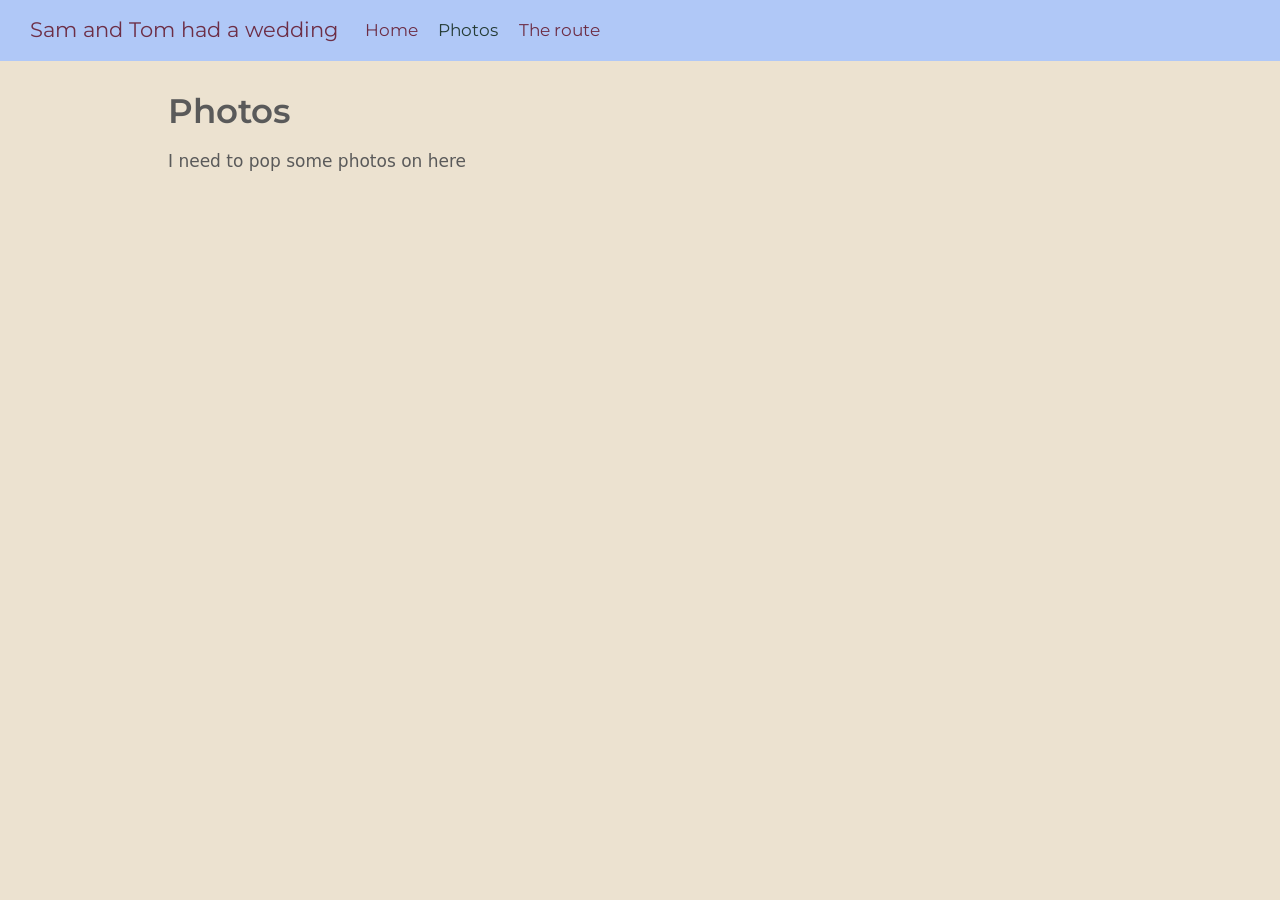
==== docs/photos.html @ 7c818e3b "Updating page names, order in nav list" ====
<!DOCTYPE html>
<html xmlns="http://www.w3.org/1999/xhtml" lang="en" xml:lang="en"><head>

<meta charset="utf-8">
<meta name="generator" content="quarto-1.7.31">

<meta name="viewport" content="width=device-width, initial-scale=1.0, user-scalable=yes">


<title>Photos – Sam and Tom had a wedding</title>
<style>
code{white-space: pre-wrap;}
span.smallcaps{font-variant: small-caps;}
div.columns{display: flex; gap: min(4vw, 1.5em);}
div.column{flex: auto; overflow-x: auto;}
div.hanging-indent{margin-left: 1.5em; text-indent: -1.5em;}
ul.task-list{list-style: none;}
ul.task-list li input[type="checkbox"] {
  width: 0.8em;
  margin: 0 0.8em 0.2em -1em; /* quarto-specific, see https://github.com/quarto-dev/quarto-cli/issues/4556 */ 
  vertical-align: middle;
}
</style>


<script src="site_libs/quarto-nav/quarto-nav.js"></script>
<script src="site_libs/quarto-nav/headroom.min.js"></script>
<script src="site_libs/clipboard/clipboard.min.js"></script>
<script src="site_libs/quarto-search/autocomplete.umd.js"></script>
<script src="site_libs/quarto-search/fuse.min.js"></script>
<script src="site_libs/quarto-search/quarto-search.js"></script>
<meta name="quarto:offset" content="./">
<script src="site_libs/quarto-html/quarto.js" type="module"></script>
<script src="site_libs/quarto-html/tabsets/tabsets.js" type="module"></script>
<script src="site_libs/quarto-html/popper.min.js"></script>
<script src="site_libs/quarto-html/tippy.umd.min.js"></script>
<script src="site_libs/quarto-html/anchor.min.js"></script>
<link href="site_libs/quarto-html/tippy.css" rel="stylesheet">
<link href="site_libs/quarto-html/quarto-syntax-highlighting-e1a5c8363afafaef2c763b6775fbf3ca.css" rel="stylesheet" id="quarto-text-highlighting-styles">
<script src="site_libs/bootstrap/bootstrap.min.js"></script>
<link href="site_libs/bootstrap/bootstrap-icons.css" rel="stylesheet">
<link href="site_libs/bootstrap/bootstrap-54227ecedd29c69eb484fa83d4b55a18.min.css" rel="stylesheet" append-hash="true" id="quarto-bootstrap" data-mode="light">
<script id="quarto-search-options" type="application/json">{
  "location": "navbar",
  "copy-button": false,
  "collapse-after": 3,
  "panel-placement": "end",
  "type": "overlay",
  "limit": 50,
  "keyboard-shortcut": [
    "f",
    "/",
    "s"
  ],
  "show-item-context": false,
  "language": {
    "search-no-results-text": "No results",
    "search-matching-documents-text": "matching documents",
    "search-copy-link-title": "Copy link to search",
    "search-hide-matches-text": "Hide additional matches",
    "search-more-match-text": "more match in this document",
    "search-more-matches-text": "more matches in this document",
    "search-clear-button-title": "Clear",
    "search-text-placeholder": "",
    "search-detached-cancel-button-title": "Cancel",
    "search-submit-button-title": "Submit",
    "search-label": "Search"
  }
}</script>


<link rel="stylesheet" href="styles.css">
</head>

<body class="nav-fixed quarto-light">

<div id="quarto-search-results"></div>
  <header id="quarto-header" class="headroom fixed-top">
    <nav class="navbar navbar-expand-lg " data-bs-theme="dark">
      <div class="navbar-container container-fluid">
      <div class="navbar-brand-container mx-auto">
    <a class="navbar-brand" href="./index.html">
    <span class="navbar-title">Sam and Tom had a wedding</span>
    </a>
  </div>
          <button class="navbar-toggler" type="button" data-bs-toggle="collapse" data-bs-target="#navbarCollapse" aria-controls="navbarCollapse" role="menu" aria-expanded="false" aria-label="Toggle navigation" onclick="if (window.quartoToggleHeadroom) { window.quartoToggleHeadroom(); }">
  <span class="navbar-toggler-icon"></span>
</button>
          <div class="collapse navbar-collapse" id="navbarCollapse">
            <ul class="navbar-nav navbar-nav-scroll me-auto">
  <li class="nav-item">
    <a class="nav-link" href="./index.html"> 
<span class="menu-text">Home</span></a>
  </li>  
  <li class="nav-item">
    <a class="nav-link active" href="./photos.html" aria-current="page"> 
<span class="menu-text">Photos</span></a>
  </li>  
  <li class="nav-item">
    <a class="nav-link" href="./route.html"> 
<span class="menu-text">The route</span></a>
  </li>  
</ul>
          </div> <!-- /navcollapse -->
            <div class="quarto-navbar-tools">
</div>
      </div> <!-- /container-fluid -->
    </nav>
</header>
<!-- content -->
<div id="quarto-content" class="quarto-container page-columns page-rows-contents page-layout-article page-navbar">
<!-- sidebar -->
<!-- margin-sidebar -->
    <div id="quarto-margin-sidebar" class="sidebar margin-sidebar zindex-bottom">
        
    </div>
<!-- main -->
<main class="content" id="quarto-document-content">

<header id="title-block-header" class="quarto-title-block default">
<div class="quarto-title">
<h1 class="title">Photos</h1>
</div>



<div class="quarto-title-meta">

    
  
    
  </div>
  


</header>


<p>I need to pop some photos on here</p>



</main> <!-- /main -->
<script id="quarto-html-after-body" type="application/javascript">
  window.document.addEventListener("DOMContentLoaded", function (event) {
    const icon = "";
    const anchorJS = new window.AnchorJS();
    anchorJS.options = {
      placement: 'right',
      icon: icon
    };
    anchorJS.add('.anchored');
    const isCodeAnnotation = (el) => {
      for (const clz of el.classList) {
        if (clz.startsWith('code-annotation-')) {                     
          return true;
        }
      }
      return false;
    }
    const onCopySuccess = function(e) {
      // button target
      const button = e.trigger;
      // don't keep focus
      button.blur();
      // flash "checked"
      button.classList.add('code-copy-button-checked');
      var currentTitle = button.getAttribute("title");
      button.setAttribute("title", "Copied!");
      let tooltip;
      if (window.bootstrap) {
        button.setAttribute("data-bs-toggle", "tooltip");
        button.setAttribute("data-bs-placement", "left");
        button.setAttribute("data-bs-title", "Copied!");
        tooltip = new bootstrap.Tooltip(button, 
          { trigger: "manual", 
            customClass: "code-copy-button-tooltip",
            offset: [0, -8]});
        tooltip.show();    
      }
      setTimeout(function() {
        if (tooltip) {
          tooltip.hide();
          button.removeAttribute("data-bs-title");
          button.removeAttribute("data-bs-toggle");
          button.removeAttribute("data-bs-placement");
        }
        button.setAttribute("title", currentTitle);
        button.classList.remove('code-copy-button-checked');
      }, 1000);
      // clear code selection
      e.clearSelection();
    }
    const getTextToCopy = function(trigger) {
        const codeEl = trigger.previousElementSibling.cloneNode(true);
        for (const childEl of codeEl.children) {
          if (isCodeAnnotation(childEl)) {
            childEl.remove();
          }
        }
        return codeEl.innerText;
    }
    const clipboard = new window.ClipboardJS('.code-copy-button:not([data-in-quarto-modal])', {
      text: getTextToCopy
    });
    clipboard.on('success', onCopySuccess);
    if (window.document.getElementById('quarto-embedded-source-code-modal')) {
      const clipboardModal = new window.ClipboardJS('.code-copy-button[data-in-quarto-modal]', {
        text: getTextToCopy,
        container: window.document.getElementById('quarto-embedded-source-code-modal')
      });
      clipboardModal.on('success', onCopySuccess);
    }
      var localhostRegex = new RegExp(/^(?:http|https):\/\/localhost\:?[0-9]*\//);
      var mailtoRegex = new RegExp(/^mailto:/);
        var filterRegex = new RegExp('/' + window.location.host + '/');
      var isInternal = (href) => {
          return filterRegex.test(href) || localhostRegex.test(href) || mailtoRegex.test(href);
      }
      // Inspect non-navigation links and adorn them if external
     var links = window.document.querySelectorAll('a[href]:not(.nav-link):not(.navbar-brand):not(.toc-action):not(.sidebar-link):not(.sidebar-item-toggle):not(.pagination-link):not(.no-external):not([aria-hidden]):not(.dropdown-item):not(.quarto-navigation-tool):not(.about-link)');
      for (var i=0; i<links.length; i++) {
        const link = links[i];
        if (!isInternal(link.href)) {
          // undo the damage that might have been done by quarto-nav.js in the case of
          // links that we want to consider external
          if (link.dataset.originalHref !== undefined) {
            link.href = link.dataset.originalHref;
          }
        }
      }
    function tippyHover(el, contentFn, onTriggerFn, onUntriggerFn) {
      const config = {
        allowHTML: true,
        maxWidth: 500,
        delay: 100,
        arrow: false,
        appendTo: function(el) {
            return el.parentElement;
        },
        interactive: true,
        interactiveBorder: 10,
        theme: 'quarto',
        placement: 'bottom-start',
      };
      if (contentFn) {
        config.content = contentFn;
      }
      if (onTriggerFn) {
        config.onTrigger = onTriggerFn;
      }
      if (onUntriggerFn) {
        config.onUntrigger = onUntriggerFn;
      }
      window.tippy(el, config); 
    }
    const noterefs = window.document.querySelectorAll('a[role="doc-noteref"]');
    for (var i=0; i<noterefs.length; i++) {
      const ref = noterefs[i];
      tippyHover(ref, function() {
        // use id or data attribute instead here
        let href = ref.getAttribute('data-footnote-href') || ref.getAttribute('href');
        try { href = new URL(href).hash; } catch {}
        const id = href.replace(/^#\/?/, "");
        const note = window.document.getElementById(id);
        if (note) {
          return note.innerHTML;
        } else {
          return "";
        }
      });
    }
    const xrefs = window.document.querySelectorAll('a.quarto-xref');
    const processXRef = (id, note) => {
      // Strip column container classes
      const stripColumnClz = (el) => {
        el.classList.remove("page-full", "page-columns");
        if (el.children) {
          for (const child of el.children) {
            stripColumnClz(child);
          }
        }
      }
      stripColumnClz(note)
      if (id === null || id.startsWith('sec-')) {
        // Special case sections, only their first couple elements
        const container = document.createElement("div");
        if (note.children && note.children.length > 2) {
          container.appendChild(note.children[0].cloneNode(true));
          for (let i = 1; i < note.children.length; i++) {
            const child = note.children[i];
            if (child.tagName === "P" && child.innerText === "") {
              continue;
            } else {
              container.appendChild(child.cloneNode(true));
              break;
            }
          }
          if (window.Quarto?.typesetMath) {
            window.Quarto.typesetMath(container);
          }
          return container.innerHTML
        } else {
          if (window.Quarto?.typesetMath) {
            window.Quarto.typesetMath(note);
          }
          return note.innerHTML;
        }
      } else {
        // Remove any anchor links if they are present
        const anchorLink = note.querySelector('a.anchorjs-link');
        if (anchorLink) {
          anchorLink.remove();
        }
        if (window.Quarto?.typesetMath) {
          window.Quarto.typesetMath(note);
        }
        if (note.classList.contains("callout")) {
          return note.outerHTML;
        } else {
          return note.innerHTML;
        }
      }
    }
    for (var i=0; i<xrefs.length; i++) {
      const xref = xrefs[i];
      tippyHover(xref, undefined, function(instance) {
        instance.disable();
        let url = xref.getAttribute('href');
        let hash = undefined; 
        if (url.startsWith('#')) {
          hash = url;
        } else {
          try { hash = new URL(url).hash; } catch {}
        }
        if (hash) {
          const id = hash.replace(/^#\/?/, "");
          const note = window.document.getElementById(id);
          if (note !== null) {
            try {
              const html = processXRef(id, note.cloneNode(true));
              instance.setContent(html);
            } finally {
              instance.enable();
              instance.show();
            }
          } else {
            // See if we can fetch this
            fetch(url.split('#')[0])
            .then(res => res.text())
            .then(html => {
              const parser = new DOMParser();
              const htmlDoc = parser.parseFromString(html, "text/html");
              const note = htmlDoc.getElementById(id);
              if (note !== null) {
                const html = processXRef(id, note);
                instance.setContent(html);
              } 
            }).finally(() => {
              instance.enable();
              instance.show();
            });
          }
        } else {
          // See if we can fetch a full url (with no hash to target)
          // This is a special case and we should probably do some content thinning / targeting
          fetch(url)
          .then(res => res.text())
          .then(html => {
            const parser = new DOMParser();
            const htmlDoc = parser.parseFromString(html, "text/html");
            const note = htmlDoc.querySelector('main.content');
            if (note !== null) {
              // This should only happen for chapter cross references
              // (since there is no id in the URL)
              // remove the first header
              if (note.children.length > 0 && note.children[0].tagName === "HEADER") {
                note.children[0].remove();
              }
              const html = processXRef(null, note);
              instance.setContent(html);
            } 
          }).finally(() => {
            instance.enable();
            instance.show();
          });
        }
      }, function(instance) {
      });
    }
        let selectedAnnoteEl;
        const selectorForAnnotation = ( cell, annotation) => {
          let cellAttr = 'data-code-cell="' + cell + '"';
          let lineAttr = 'data-code-annotation="' +  annotation + '"';
          const selector = 'span[' + cellAttr + '][' + lineAttr + ']';
          return selector;
        }
        const selectCodeLines = (annoteEl) => {
          const doc = window.document;
          const targetCell = annoteEl.getAttribute("data-target-cell");
          const targetAnnotation = annoteEl.getAttribute("data-target-annotation");
          const annoteSpan = window.document.querySelector(selectorForAnnotation(targetCell, targetAnnotation));
          const lines = annoteSpan.getAttribute("data-code-lines").split(",");
          const lineIds = lines.map((line) => {
            return targetCell + "-" + line;
          })
          let top = null;
          let height = null;
          let parent = null;
          if (lineIds.length > 0) {
              //compute the position of the single el (top and bottom and make a div)
              const el = window.document.getElementById(lineIds[0]);
              top = el.offsetTop;
              height = el.offsetHeight;
              parent = el.parentElement.parentElement;
            if (lineIds.length > 1) {
              const lastEl = window.document.getElementById(lineIds[lineIds.length - 1]);
              const bottom = lastEl.offsetTop + lastEl.offsetHeight;
              height = bottom - top;
            }
            if (top !== null && height !== null && parent !== null) {
              // cook up a div (if necessary) and position it 
              let div = window.document.getElementById("code-annotation-line-highlight");
              if (div === null) {
                div = window.document.createElement("div");
                div.setAttribute("id", "code-annotation-line-highlight");
                div.style.position = 'absolute';
                parent.appendChild(div);
              }
              div.style.top = top - 2 + "px";
              div.style.height = height + 4 + "px";
              div.style.left = 0;
              let gutterDiv = window.document.getElementById("code-annotation-line-highlight-gutter");
              if (gutterDiv === null) {
                gutterDiv = window.document.createElement("div");
                gutterDiv.setAttribute("id", "code-annotation-line-highlight-gutter");
                gutterDiv.style.position = 'absolute';
                const codeCell = window.document.getElementById(targetCell);
                const gutter = codeCell.querySelector('.code-annotation-gutter');
                gutter.appendChild(gutterDiv);
              }
              gutterDiv.style.top = top - 2 + "px";
              gutterDiv.style.height = height + 4 + "px";
            }
            selectedAnnoteEl = annoteEl;
          }
        };
        const unselectCodeLines = () => {
          const elementsIds = ["code-annotation-line-highlight", "code-annotation-line-highlight-gutter"];
          elementsIds.forEach((elId) => {
            const div = window.document.getElementById(elId);
            if (div) {
              div.remove();
            }
          });
          selectedAnnoteEl = undefined;
        };
          // Handle positioning of the toggle
      window.addEventListener(
        "resize",
        throttle(() => {
          elRect = undefined;
          if (selectedAnnoteEl) {
            selectCodeLines(selectedAnnoteEl);
          }
        }, 10)
      );
      function throttle(fn, ms) {
      let throttle = false;
      let timer;
        return (...args) => {
          if(!throttle) { // first call gets through
              fn.apply(this, args);
              throttle = true;
          } else { // all the others get throttled
              if(timer) clearTimeout(timer); // cancel #2
              timer = setTimeout(() => {
                fn.apply(this, args);
                timer = throttle = false;
              }, ms);
          }
        };
      }
        // Attach click handler to the DT
        const annoteDls = window.document.querySelectorAll('dt[data-target-cell]');
        for (const annoteDlNode of annoteDls) {
          annoteDlNode.addEventListener('click', (event) => {
            const clickedEl = event.target;
            if (clickedEl !== selectedAnnoteEl) {
              unselectCodeLines();
              const activeEl = window.document.querySelector('dt[data-target-cell].code-annotation-active');
              if (activeEl) {
                activeEl.classList.remove('code-annotation-active');
              }
              selectCodeLines(clickedEl);
              clickedEl.classList.add('code-annotation-active');
            } else {
              // Unselect the line
              unselectCodeLines();
              clickedEl.classList.remove('code-annotation-active');
            }
          });
        }
    const findCites = (el) => {
      const parentEl = el.parentElement;
      if (parentEl) {
        const cites = parentEl.dataset.cites;
        if (cites) {
          return {
            el,
            cites: cites.split(' ')
          };
        } else {
          return findCites(el.parentElement)
        }
      } else {
        return undefined;
      }
    };
    var bibliorefs = window.document.querySelectorAll('a[role="doc-biblioref"]');
    for (var i=0; i<bibliorefs.length; i++) {
      const ref = bibliorefs[i];
      const citeInfo = findCites(ref);
      if (citeInfo) {
        tippyHover(citeInfo.el, function() {
          var popup = window.document.createElement('div');
          citeInfo.cites.forEach(function(cite) {
            var citeDiv = window.document.createElement('div');
            citeDiv.classList.add('hanging-indent');
            citeDiv.classList.add('csl-entry');
            var biblioDiv = window.document.getElementById('ref-' + cite);
            if (biblioDiv) {
              citeDiv.innerHTML = biblioDiv.innerHTML;
            }
            popup.appendChild(citeDiv);
          });
          return popup.innerHTML;
        });
      }
    }
  });
  </script>
</div> <!-- /content -->




</body></html>
---- docs/site_libs/quarto-html/tippy.css ----
.tippy-box[data-animation=fade][data-state=hidden]{opacity:0}[data-tippy-root]{max-width:calc(100vw - 10px)}.tippy-box{position:relative;background-color:#333;color:#fff;border-radius:4px;font-size:14px;line-height:1.4;white-space:normal;outline:0;transition-property:transform,visibility,opacity}.tippy-box[data-placement^=top]>.tippy-arrow{bottom:0}.tippy-box[data-placement^=top]>.tippy-arrow:before{bottom:-7px;left:0;border-width:8px 8px 0;border-top-color:initial;transform-origin:center top}.tippy-box[data-placement^=bottom]>.tippy-arrow{top:0}.tippy-box[data-placement^=bottom]>.tippy-arrow:before{top:-7px;left:0;border-width:0 8px 8px;border-bottom-color:initial;transform-origin:center bottom}.tippy-box[data-placement^=left]>.tippy-arrow{right:0}.tippy-box[data-placement^=left]>.tippy-arrow:before{border-width:8px 0 8px 8px;border-left-color:initial;right:-7px;transform-origin:center left}.tippy-box[data-placement^=right]>.tippy-arrow{left:0}.tippy-box[data-placement^=right]>.tippy-arrow:before{left:-7px;border-width:8px 8px 8px 0;border-right-color:initial;transform-origin:center right}.tippy-box[data-inertia][data-state=visible]{transition-timing-function:cubic-bezier(.54,1.5,.38,1.11)}.tippy-arrow{width:16px;height:16px;color:#333}.tippy-arrow:before{content:"";position:absolute;border-color:transparent;border-style:solid}.tippy-content{position:relative;padding:5px 9px;z-index:1}
---- docs/site_libs/quarto-html/quarto-syntax-highlighting-e1a5c8363afafaef2c763b6775fbf3ca.css ----
/* quarto syntax highlight colors */
:root {
  --quarto-hl-ot-color: #003B4F;
  --quarto-hl-at-color: #657422;
  --quarto-hl-ss-color: #20794D;
  --quarto-hl-an-color: #5E5E5E;
  --quarto-hl-fu-color: #4758AB;
  --quarto-hl-st-color: #20794D;
  --quarto-hl-cf-color: #003B4F;
  --quarto-hl-op-color: #5E5E5E;
  --quarto-hl-er-color: #AD0000;
  --quarto-hl-bn-color: #AD0000;
  --quarto-hl-al-color: #AD0000;
  --quarto-hl-va-color: #111111;
  --quarto-hl-bu-color: inherit;
  --quarto-hl-ex-color: inherit;
  --quarto-hl-pp-color: #AD0000;
  --quarto-hl-in-color: #5E5E5E;
  --quarto-hl-vs-color: #20794D;
  --quarto-hl-wa-color: #5E5E5E;
  --quarto-hl-do-color: #5E5E5E;
  --quarto-hl-im-color: #00769E;
  --quarto-hl-ch-color: #20794D;
  --quarto-hl-dt-color: #AD0000;
  --quarto-hl-fl-color: #AD0000;
  --quarto-hl-co-color: #5E5E5E;
  --quarto-hl-cv-color: #5E5E5E;
  --quarto-hl-cn-color: #8f5902;
  --quarto-hl-sc-color: #5E5E5E;
  --quarto-hl-dv-color: #AD0000;
  --quarto-hl-kw-color: #003B4F;
}

/* other quarto variables */
:root {
  --quarto-font-monospace: SFMono-Regular, Menlo, Monaco, Consolas, "Liberation Mono", "Courier New", monospace;
}

/* syntax highlight based on Pandoc's rules */
pre > code.sourceCode > span {
  color: #003B4F;
}

code.sourceCode > span {
  color: #003B4F;
}

div.sourceCode,
div.sourceCode pre.sourceCode {
  color: #003B4F;
}

/* Normal */
code span {
  color: #003B4F;
}

/* Alert */
code span.al {
  color: #AD0000;
  font-style: inherit;
}

/* Annotation */
code span.an {
  color: #5E5E5E;
  font-style: inherit;
}

/* Attribute */
code span.at {
  color: #657422;
  font-style: inherit;
}

/* BaseN */
code span.bn {
  color: #AD0000;
  font-style: inherit;
}

/* BuiltIn */
code span.bu {
  font-style: inherit;
}

/* ControlFlow */
code span.cf {
  color: #003B4F;
  font-weight: bold;
  font-style: inherit;
}

/* Char */
code span.ch {
  color: #20794D;
  font-style: inherit;
}

/* Constant */
code span.cn {
  color: #8f5902;
  font-style: inherit;
}

/* Comment */
code span.co {
  color: #5E5E5E;
  font-style: inherit;
}

/* CommentVar */
code span.cv {
  color: #5E5E5E;
  font-style: italic;
}

/* Documentation */
code span.do {
  color: #5E5E5E;
  font-style: italic;
}

/* DataType */
code span.dt {
  color: #AD0000;
  font-style: inherit;
}

/* DecVal */
code span.dv {
  color: #AD0000;
  font-style: inherit;
}

/* Error */
code span.er {
  color: #AD0000;
  font-style: inherit;
}

/* Extension */
code span.ex {
  font-style: inherit;
}

/* Float */
code span.fl {
  color: #AD0000;
  font-style: inherit;
}

/* Function */
code span.fu {
  color: #4758AB;
  font-style: inherit;
}

/* Import */
code span.im {
  color: #00769E;
  font-style: inherit;
}

/* Information */
code span.in {
  color: #5E5E5E;
  font-style: inherit;
}

/* Keyword */
code span.kw {
  color: #003B4F;
  font-weight: bold;
  font-style: inherit;
}

/* Operator */
code span.op {
  color: #5E5E5E;
  font-style: inherit;
}

/* Other */
code span.ot {
  color: #003B4F;
  font-style: inherit;
}

/* Preprocessor */
code span.pp {
  color: #AD0000;
  font-style: inherit;
}

/* SpecialChar */
code span.sc {
  color: #5E5E5E;
  font-style: inherit;
}

/* SpecialString */
code span.ss {
  color: #20794D;
  font-style: inherit;
}

/* String */
code span.st {
  color: #20794D;
  font-style: inherit;
}

/* Variable */
code span.va {
  color: #111111;
  font-style: inherit;
}

/* VerbatimString */
code span.vs {
  color: #20794D;
  font-style: inherit;
}

/* Warning */
code span.wa {
  color: #5E5E5E;
  font-style: italic;
}

.prevent-inlining {
  content: "</";
}

/*# sourceMappingURL=c735b2cac6c846c1abc72f5ce1520814.css.map */
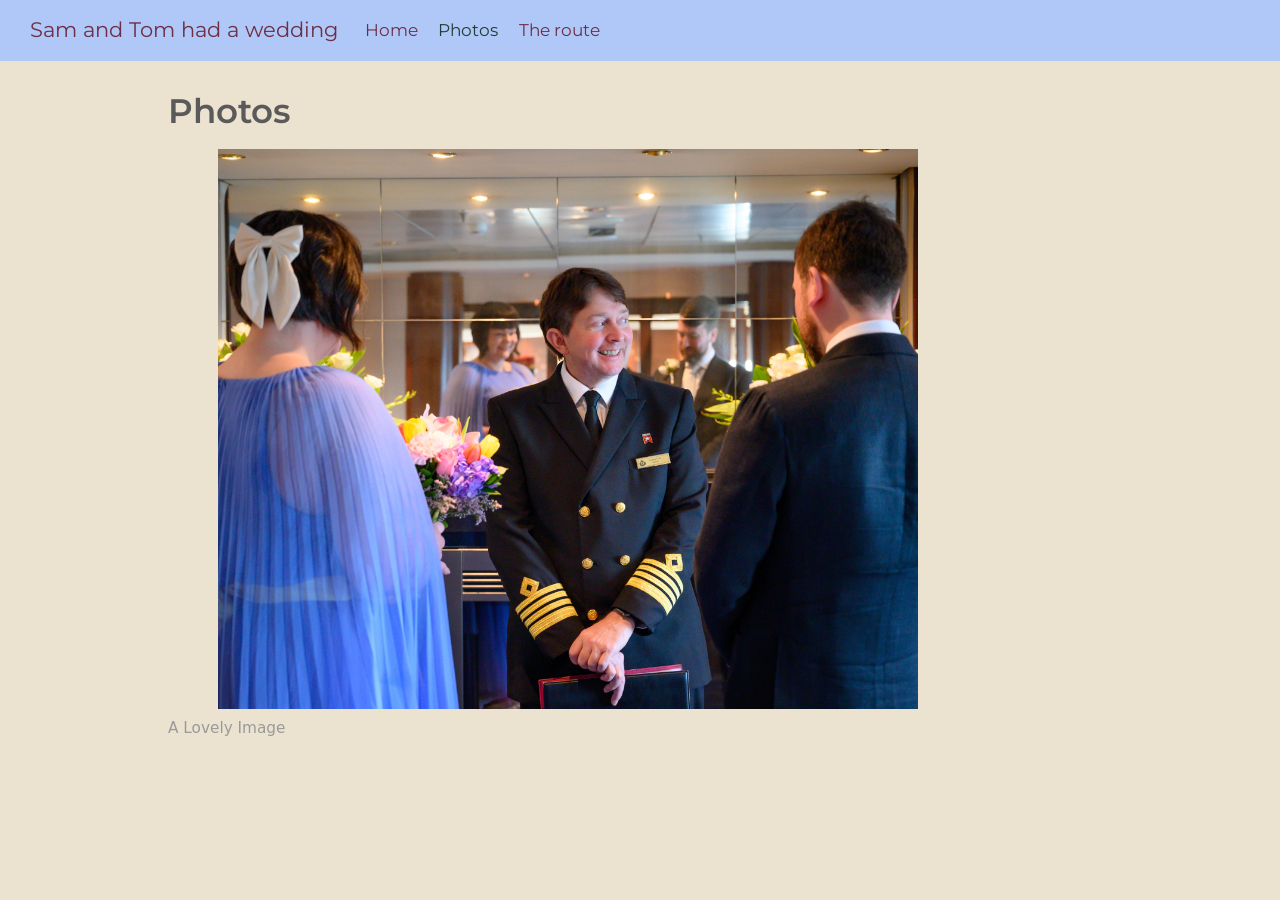
==== commit a3fb1d3d: "First attempt at using lightbox to display photos" ====
--- a/docs/photos.html
+++ b/docs/photos.html
@@ -40,6 +40,9 @@
 <script src="site_libs/bootstrap/bootstrap.min.js"></script>
 <link href="site_libs/bootstrap/bootstrap-icons.css" rel="stylesheet">
 <link href="site_libs/bootstrap/bootstrap-54227ecedd29c69eb484fa83d4b55a18.min.css" rel="stylesheet" append-hash="true" id="quarto-bootstrap" data-mode="light">
+<script src="site_libs/quarto-contrib/glightbox/glightbox.min.js"></script>
+<link href="site_libs/quarto-contrib/glightbox/glightbox.min.css" rel="stylesheet">
+<link href="site_libs/quarto-contrib/glightbox/lightbox.css" rel="stylesheet">
 <script id="quarto-search-options" type="application/json">{
   "location": "navbar",
   "copy-button": false,
@@ -136,7 +139,12 @@
 </header>
 
 
-<p>I need to pop some photos on here</p>
+<div class="quarto-figure quarto-figure-center">
+<figure class="figure">
+<p><a href="images\QM2_M609_4111_RI_0043.jpg" class="lightbox" data-gallery="quarto-lightbox-gallery-1" title="A Lovely Image"><img src="images\QM2_M609_4111_RI_0043.jpg" class="img-fluid figure-img" alt="A Lovely Image"></a></p>
+<figcaption>A Lovely Image</figcaption>
+</figure>
+</div>
 
 
 
@@ -541,6 +549,38 @@
   });
   </script>
 </div> <!-- /content -->
+<script>var lightboxQuarto = GLightbox({"closeEffect":"zoom","descPosition":"bottom","loop":false,"openEffect":"zoom","selector":".lightbox"});
+(function() {
+  let previousOnload = window.onload;
+  window.onload = () => {
+    if (previousOnload) {
+      previousOnload();
+    }
+    lightboxQuarto.on('slide_before_load', (data) => {
+      const { slideIndex, slideNode, slideConfig, player, trigger } = data;
+      const href = trigger.getAttribute('href');
+      if (href !== null) {
+        const imgEl = window.document.querySelector(`a[href="${href}"] img`);
+        if (imgEl !== null) {
+          const srcAttr = imgEl.getAttribute("src");
+          if (srcAttr && srcAttr.startsWith("data:")) {
+            slideConfig.href = srcAttr;
+          }
+        }
+      } 
+    });
+  
+    lightboxQuarto.on('slide_after_load', (data) => {
+      const { slideIndex, slideNode, slideConfig, player, trigger } = data;
+      if (window.Quarto?.typesetMath) {
+        window.Quarto.typesetMath(slideNode);
+      }
+    });
+  
+  };
+  
+})();
+          </script>
 
 
 
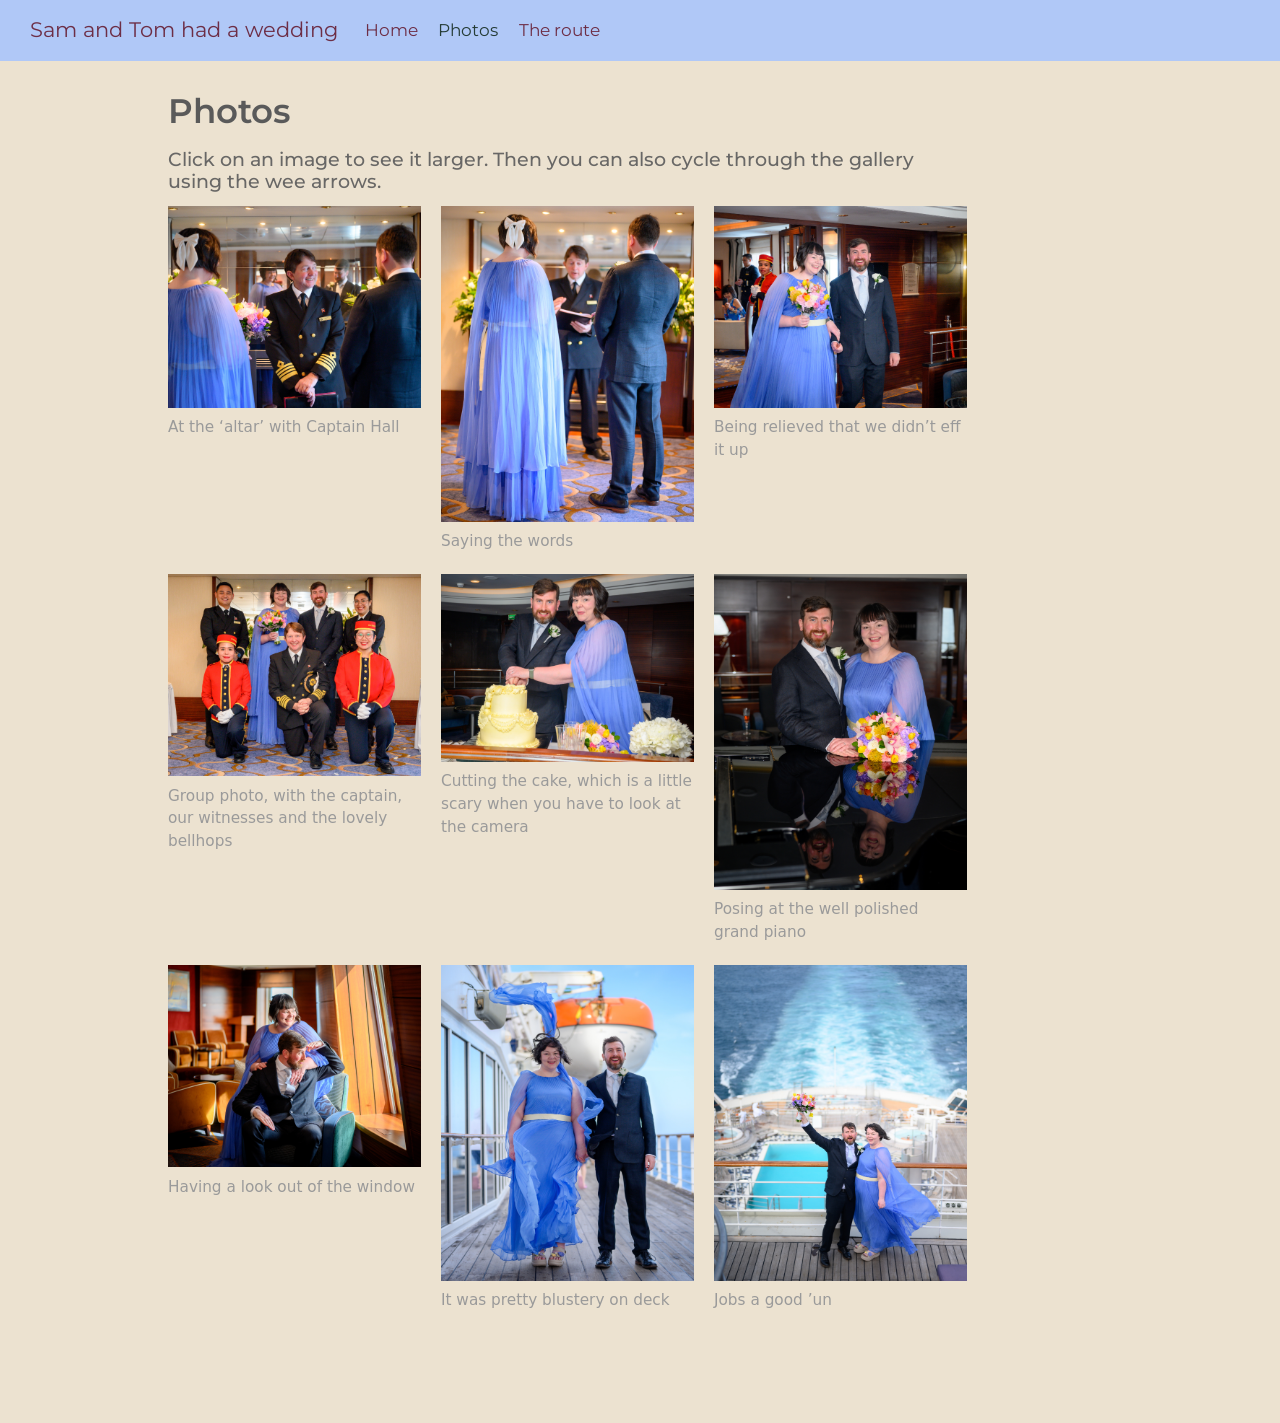
==== commit e9ea5d45: "Arranging the photo gallery layout, adding some captions" ====
--- a/docs/photos.html
+++ b/docs/photos.html
@@ -139,14 +139,91 @@
 </header>
 
 
-<div class="quarto-figure quarto-figure-center">
-<figure class="figure">
-<p><a href="images\QM2_M609_4111_RI_0043.jpg" class="lightbox" data-gallery="quarto-lightbox-gallery-1" title="A Lovely Image"><img src="images\QM2_M609_4111_RI_0043.jpg" class="img-fluid figure-img" alt="A Lovely Image"></a></p>
-<figcaption>A Lovely Image</figcaption>
-</figure>
-</div>
-
-
+<section id="click-on-an-image-to-see-it-larger.-then-you-can-also-cycle-through-the-gallery-using-the-wee-arrows." class="level5">
+<h5 class="anchored" data-anchor-id="click-on-an-image-to-see-it-larger.-then-you-can-also-cycle-through-the-gallery-using-the-wee-arrows.">Click on an image to see it larger. Then you can also cycle through the gallery using the wee arrows.</h5>
+<div class="quarto-layout-panel" data-layout-gap="1em" data-layout-ncol="3">
+<div class="quarto-layout-row">
+<div class="quarto-layout-cell" style="flex-basis: 33.3%;justify-content: flex-start;">
+<div class="quarto-figure quarto-figure-center">
+<figure class="figure">
+<p><a href="images/QM2_M609_4111_RI_0043.jpg" class="lightbox" data-gallery="weddingGallery" title="At the ‘altar’ with Captain Hall"><img src="images/QM2_M609_4111_RI_0043.jpg" class="img-fluid figure-img" alt="Wedding photo 1"></a></p>
+<figcaption>At the ‘altar’ with Captain Hall</figcaption>
+</figure>
+</div>
+</div>
+<div class="quarto-layout-cell" style="flex-basis: 33.3%;justify-content: flex-start;">
+<div class="quarto-figure quarto-figure-center">
+<figure class="figure">
+<p><a href="images/QM2_M609_4111_RI_0061.jpg" class="lightbox" data-gallery="weddingGallery" title="Saying the words"><img src="images/QM2_M609_4111_RI_0061.jpg" class="img-fluid figure-img" alt="Wedding photo 2"></a></p>
+<figcaption>Saying the words</figcaption>
+</figure>
+</div>
+</div>
+<div class="quarto-layout-cell" style="flex-basis: 33.3%;justify-content: flex-start;">
+<div class="quarto-figure quarto-figure-center">
+<figure class="figure">
+<p><a href="images/QM2_M609_4111_RI_0113.jpg" class="lightbox" data-gallery="weddingGallery" title="Being relieved that we didn’t eff it up"><img src="images/QM2_M609_4111_RI_0113.jpg" class="img-fluid figure-img" alt="Wedding photo 3"></a></p>
+<figcaption>Being relieved that we didn’t eff it up</figcaption>
+</figure>
+</div>
+</div>
+</div>
+<div class="quarto-layout-row">
+<div class="quarto-layout-cell" style="flex-basis: 33.3%;justify-content: flex-start;">
+<div class="quarto-figure quarto-figure-center">
+<figure class="figure">
+<p><a href="images/QM2_M609_4111_RI_0167.jpg" class="lightbox" data-gallery="weddingGallery" title="Group photo, with the captain, our witnesses and the lovely bellhops"><img src="images/QM2_M609_4111_RI_0167.jpg" class="img-fluid figure-img" alt="Wedding photo 4"></a></p>
+<figcaption>Group photo, with the captain, our witnesses and the lovely bellhops</figcaption>
+</figure>
+</div>
+</div>
+<div class="quarto-layout-cell" style="flex-basis: 33.3%;justify-content: flex-start;">
+<div class="quarto-figure quarto-figure-center">
+<figure class="figure">
+<p><a href="images/QM2_M609_4111_RI_0172.jpg" class="lightbox" data-gallery="weddingGallery" title="Cutting the cake, which is a little scary when you have to look at the camera"><img src="images/QM2_M609_4111_RI_0172.jpg" class="img-fluid figure-img" alt="Wedding photo 5"></a></p>
+<figcaption>Cutting the cake, which is a little scary when you have to look at the camera</figcaption>
+</figure>
+</div>
+</div>
+<div class="quarto-layout-cell" style="flex-basis: 33.3%;justify-content: flex-start;">
+<div class="quarto-figure quarto-figure-center">
+<figure class="figure">
+<p><a href="images/QM2_M609_4111_RI_0196.jpg" class="lightbox" data-gallery="weddingGallery" title="Posing at the well polished grand piano"><img src="images/QM2_M609_4111_RI_0196.jpg" class="img-fluid figure-img" alt="Wedding photo 6"></a></p>
+<figcaption>Posing at the well polished grand piano</figcaption>
+</figure>
+</div>
+</div>
+</div>
+<div class="quarto-layout-row">
+<div class="quarto-layout-cell" style="flex-basis: 33.3%;justify-content: flex-start;">
+<div class="quarto-figure quarto-figure-center">
+<figure class="figure">
+<p><a href="images/QM2_M609_4111_RI_0203.jpg" class="lightbox" data-gallery="weddingGallery" title="Having a look out of the window"><img src="images/QM2_M609_4111_RI_0203.jpg" class="img-fluid figure-img" alt="Wedding photo 7"></a></p>
+<figcaption>Having a look out of the window</figcaption>
+</figure>
+</div>
+</div>
+<div class="quarto-layout-cell" style="flex-basis: 33.3%;justify-content: flex-start;">
+<div class="quarto-figure quarto-figure-center">
+<figure class="figure">
+<p><a href="images/QM2_M609_4111_RI_0279.jpg" class="lightbox" data-gallery="weddingGallery" title="It was pretty blustery on deck"><img src="images/QM2_M609_4111_RI_0279.jpg" class="img-fluid figure-img" alt="Wedding photo 8"></a></p>
+<figcaption>It was pretty blustery on deck</figcaption>
+</figure>
+</div>
+</div>
+<div class="quarto-layout-cell" style="flex-basis: 33.3%;justify-content: flex-start;">
+<div class="quarto-figure quarto-figure-center">
+<figure class="figure">
+<p><a href="images/QM2_M609_4111_RI_0415.jpg" class="lightbox" data-gallery="weddingGallery" title="Jobs a good ’un"><img src="images/QM2_M609_4111_RI_0415.jpg" class="img-fluid figure-img" alt="Wedding photo 9"></a></p>
+<figcaption>Jobs a good ’un</figcaption>
+</figure>
+</div>
+</div>
+</div>
+</div>
+
+
+</section>
 
 </main> <!-- /main -->
 <script id="quarto-html-after-body" type="application/javascript">
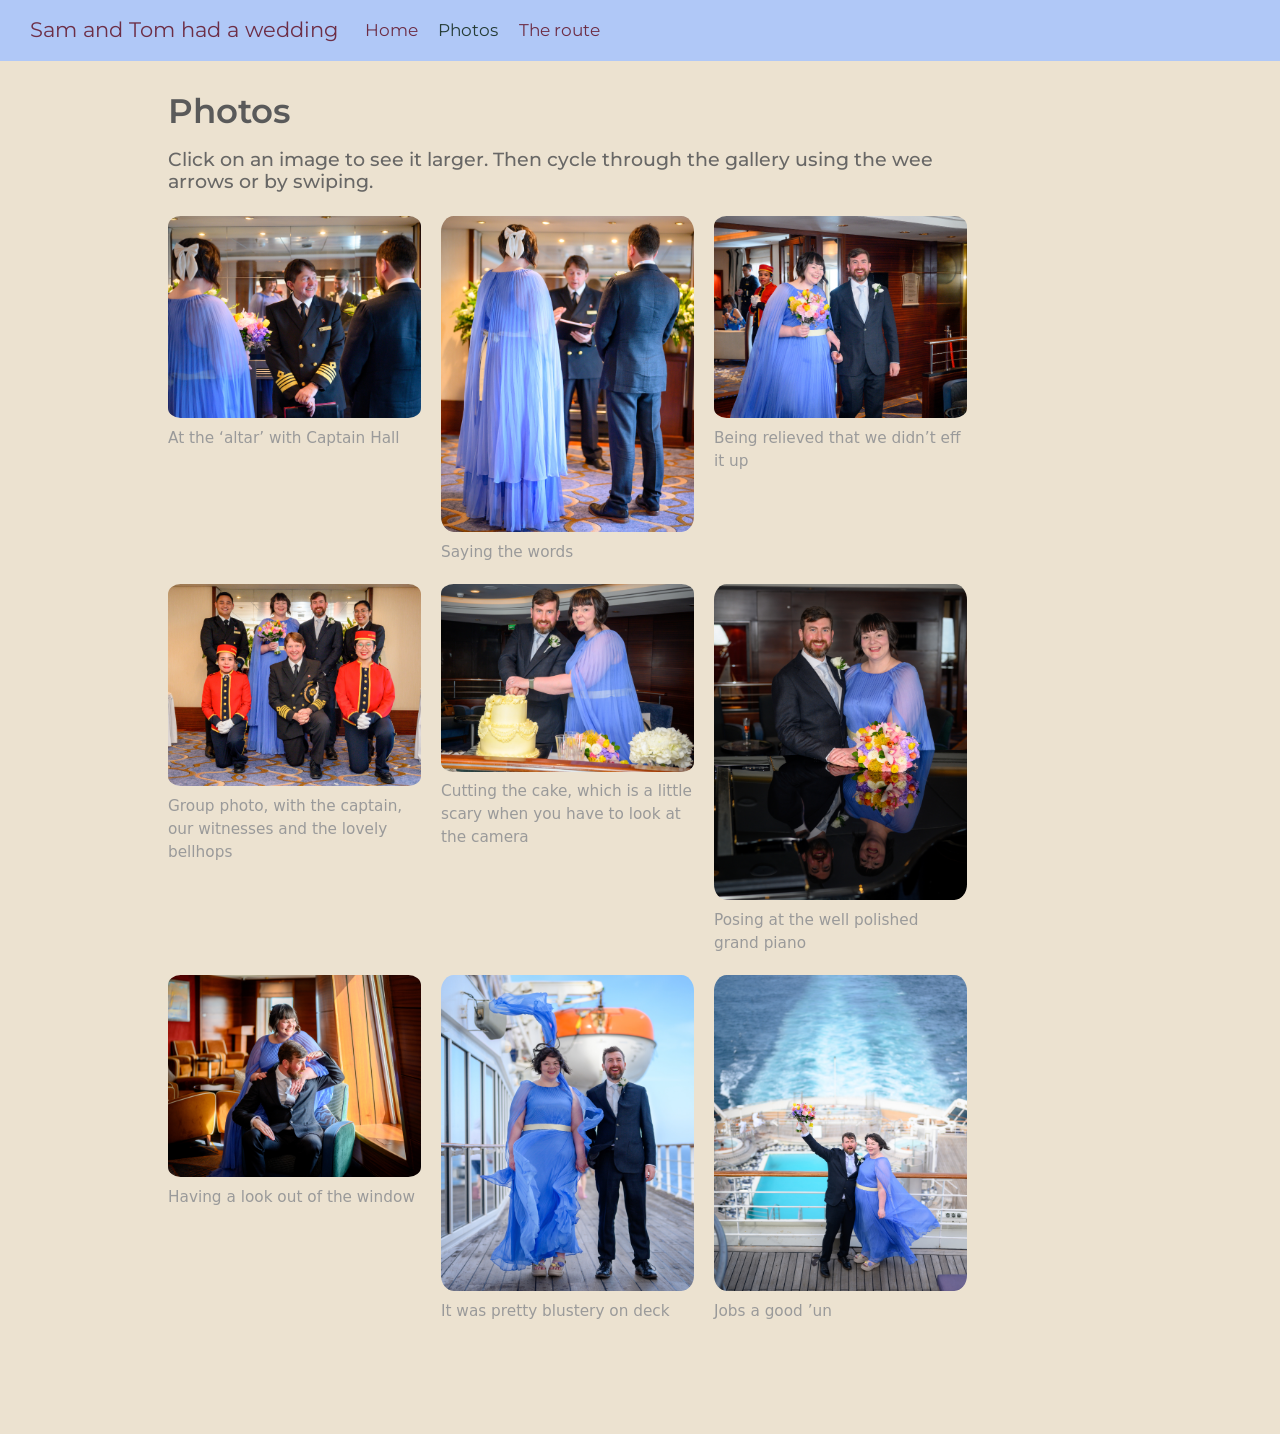
==== commit d07fad66: "Small CSS changes to photo corners and H margins" ====
--- a/docs/photos.html
+++ b/docs/photos.html
@@ -139,9 +139,9 @@
 </header>
 
 
-<section id="click-on-an-image-to-see-it-larger.-then-you-can-also-cycle-through-the-gallery-using-the-wee-arrows." class="level5">
-<h5 class="anchored" data-anchor-id="click-on-an-image-to-see-it-larger.-then-you-can-also-cycle-through-the-gallery-using-the-wee-arrows.">Click on an image to see it larger. Then you can also cycle through the gallery using the wee arrows.</h5>
-<div class="quarto-layout-panel" data-layout-gap="1em" data-layout-ncol="3">
+<section id="click-on-an-image-to-see-it-larger.-then-cycle-through-the-gallery-using-the-wee-arrows-or-by-swiping." class="level5">
+<h5 class="anchored" data-anchor-id="click-on-an-image-to-see-it-larger.-then-cycle-through-the-gallery-using-the-wee-arrows-or-by-swiping.">Click on an image to see it larger. Then cycle through the gallery using the wee arrows or by swiping.</h5>
+<div class="quarto-layout-panel" data-layout-ncol="3" data-layout-gap="1em">
 <div class="quarto-layout-row">
 <div class="quarto-layout-cell" style="flex-basis: 33.3%;justify-content: flex-start;">
 <div class="quarto-figure quarto-figure-center">
--- a/docs/styles.css
+++ b/docs/styles.css
@@ -0,0 +1,7 @@
+img {
+    border-radius: 5%;
+}/* css styles */
+
+h1, h2, h3, h4, h5 {
+    margin-bottom: 1em;
+}
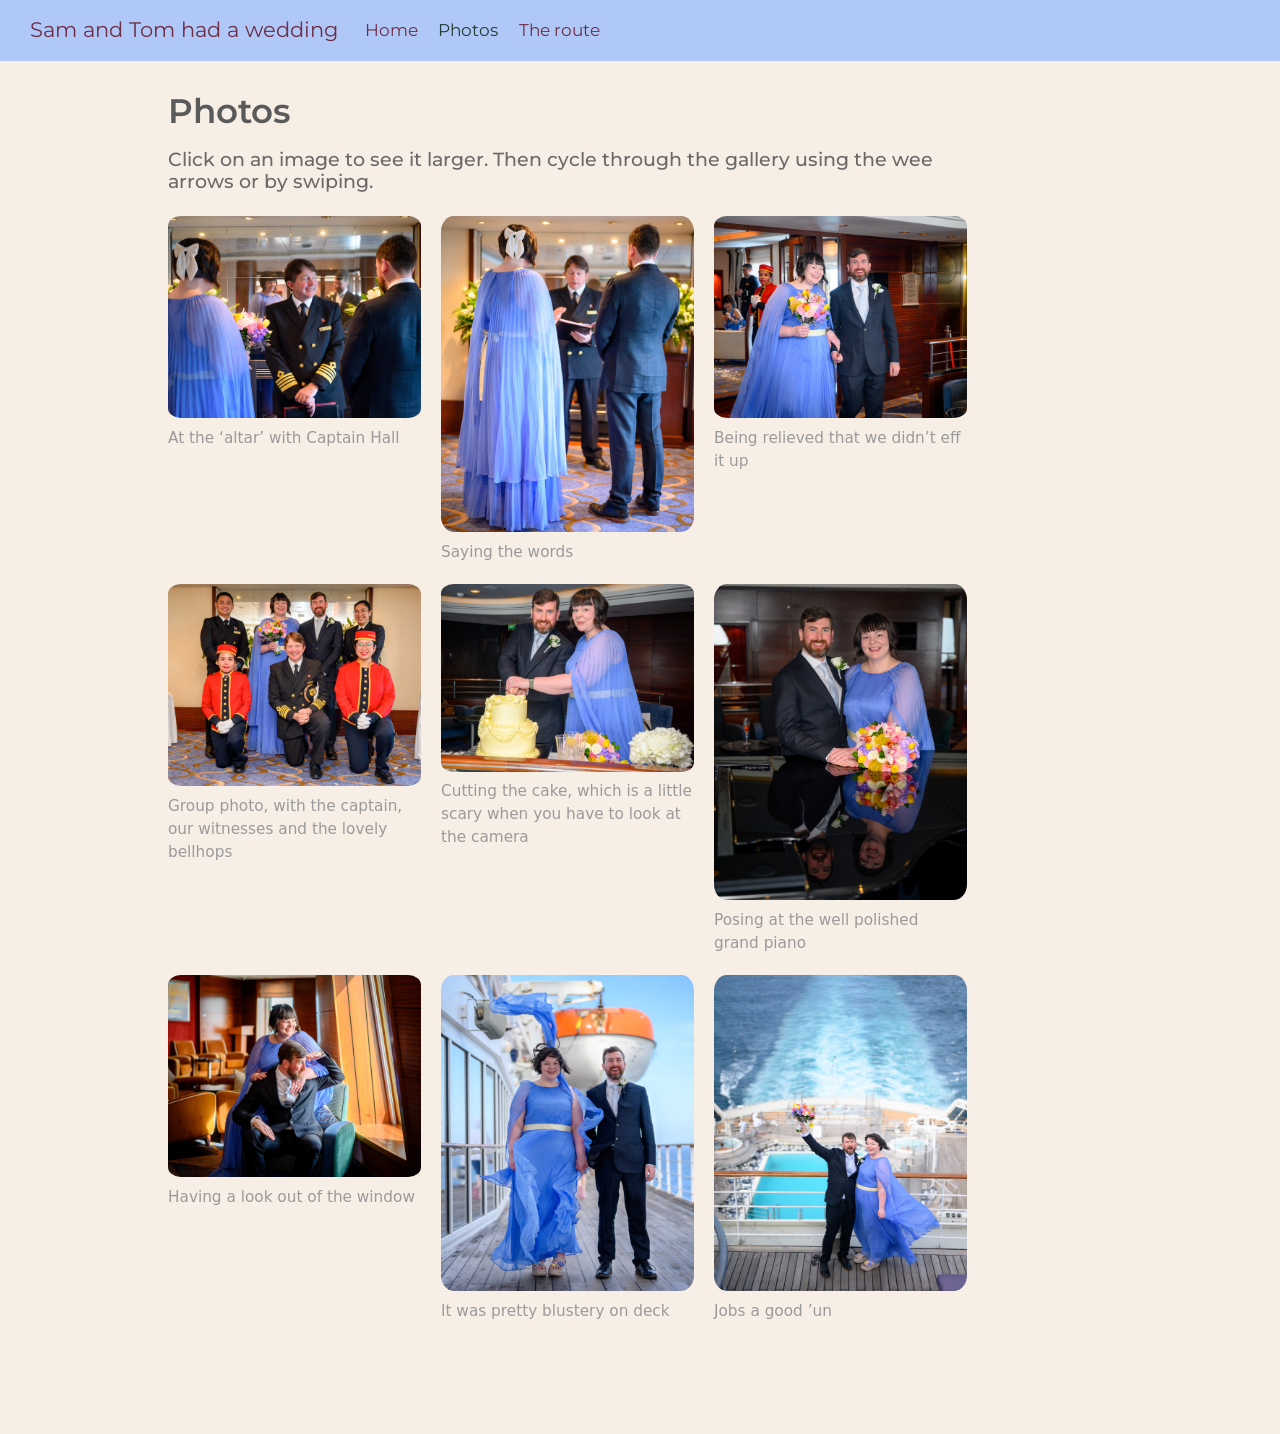
==== commit a1faeb05: "Added ugly map image to route website" ====
--- a/docs/photos.html
+++ b/docs/photos.html
@@ -39,7 +39,7 @@
 <link href="site_libs/quarto-html/quarto-syntax-highlighting-e1a5c8363afafaef2c763b6775fbf3ca.css" rel="stylesheet" id="quarto-text-highlighting-styles">
 <script src="site_libs/bootstrap/bootstrap.min.js"></script>
 <link href="site_libs/bootstrap/bootstrap-icons.css" rel="stylesheet">
-<link href="site_libs/bootstrap/bootstrap-54227ecedd29c69eb484fa83d4b55a18.min.css" rel="stylesheet" append-hash="true" id="quarto-bootstrap" data-mode="light">
+<link href="site_libs/bootstrap/bootstrap-d3e7e45504fb755e77b1112855dc4a95.min.css" rel="stylesheet" append-hash="true" id="quarto-bootstrap" data-mode="light">
 <script src="site_libs/quarto-contrib/glightbox/glightbox.min.js"></script>
 <link href="site_libs/quarto-contrib/glightbox/glightbox.min.css" rel="stylesheet">
 <link href="site_libs/quarto-contrib/glightbox/lightbox.css" rel="stylesheet">
@@ -141,7 +141,7 @@
 
 <section id="click-on-an-image-to-see-it-larger.-then-cycle-through-the-gallery-using-the-wee-arrows-or-by-swiping." class="level5">
 <h5 class="anchored" data-anchor-id="click-on-an-image-to-see-it-larger.-then-cycle-through-the-gallery-using-the-wee-arrows-or-by-swiping.">Click on an image to see it larger. Then cycle through the gallery using the wee arrows or by swiping.</h5>
-<div class="quarto-layout-panel" data-layout-ncol="3" data-layout-gap="1em">
+<div class="quarto-layout-panel" data-layout-gap="1em" data-layout-ncol="3">
 <div class="quarto-layout-row">
 <div class="quarto-layout-cell" style="flex-basis: 33.3%;justify-content: flex-start;">
 <div class="quarto-figure quarto-figure-center">
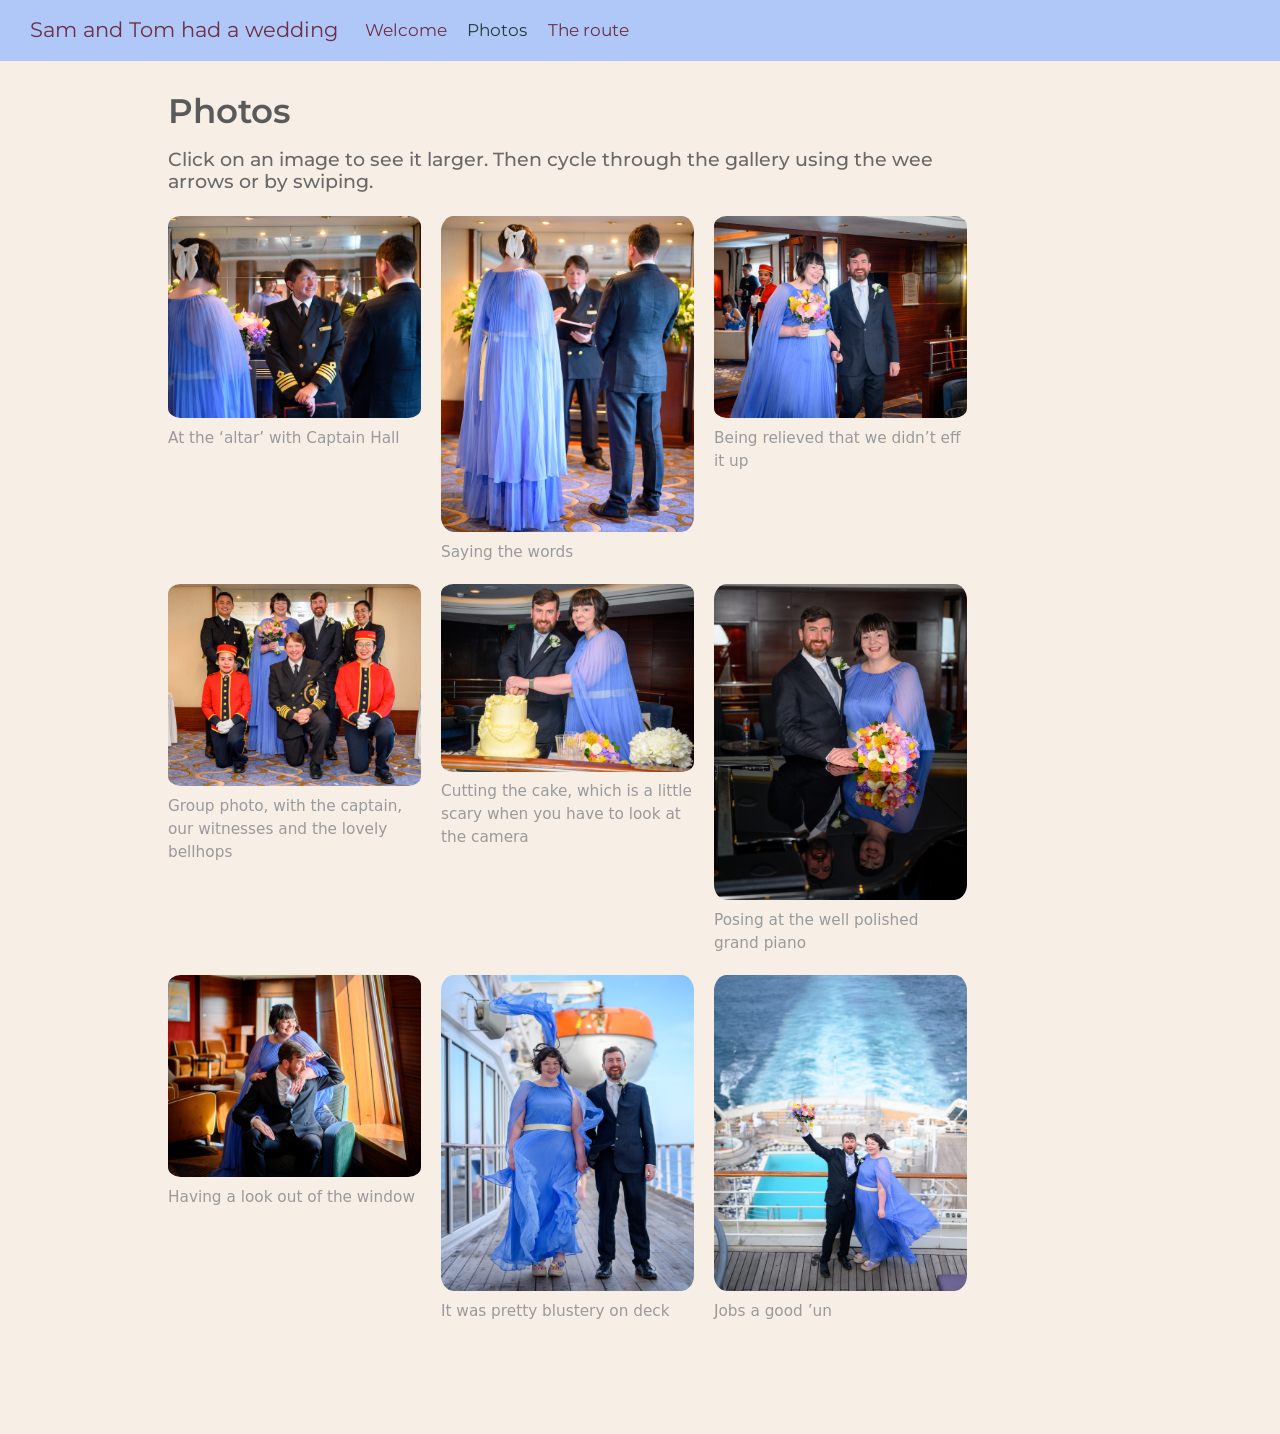
==== commit aa7c2ad5: "Styled the map img, added some welcome text" ====
--- a/docs/photos.html
+++ b/docs/photos.html
@@ -93,7 +93,7 @@
             <ul class="navbar-nav navbar-nav-scroll me-auto">
   <li class="nav-item">
     <a class="nav-link" href="./index.html"> 
-<span class="menu-text">Home</span></a>
+<span class="menu-text">Welcome</span></a>
   </li>  
   <li class="nav-item">
     <a class="nav-link active" href="./photos.html" aria-current="page"> 
--- a/docs/styles.css
+++ b/docs/styles.css
@@ -4,4 +4,8 @@
 
 h1, h2, h3, h4, h5 {
     margin-bottom: 1em;
+}
+
+.mapImg {
+    border-radius: 0%;
 }
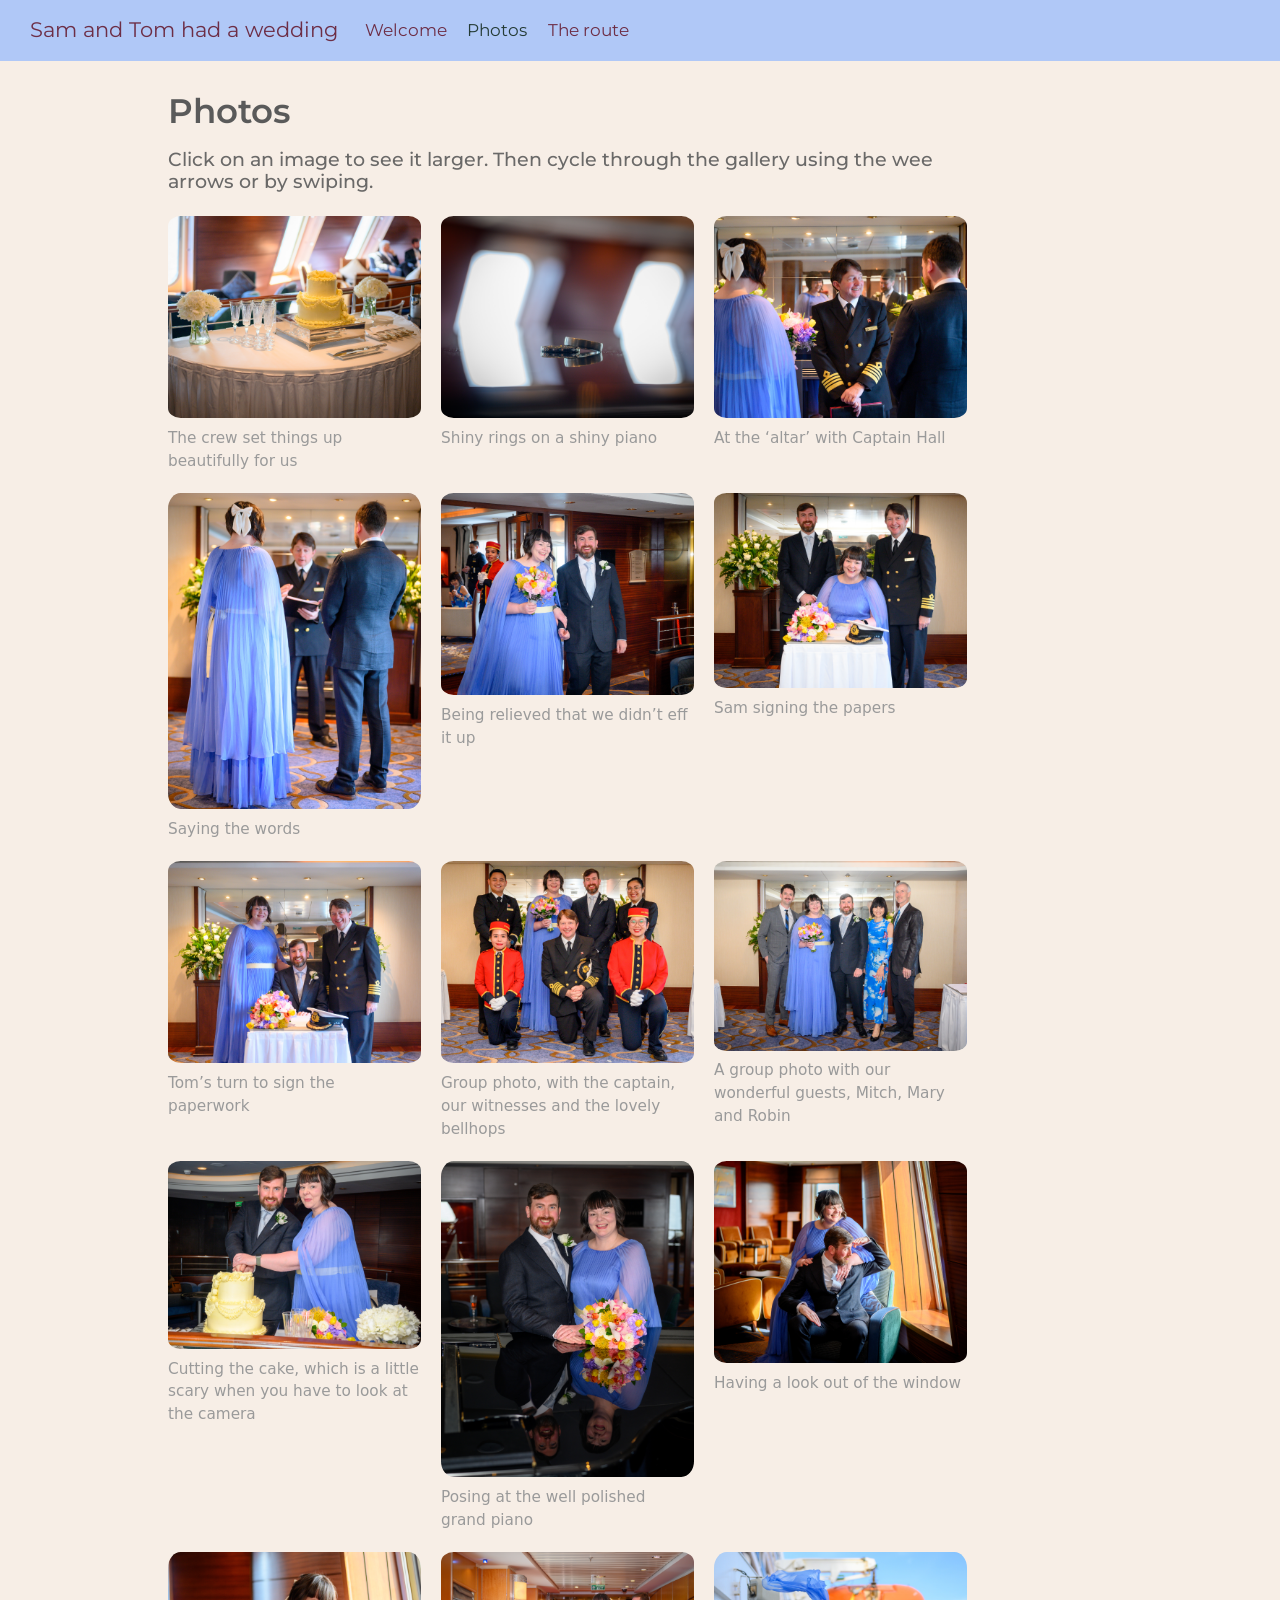
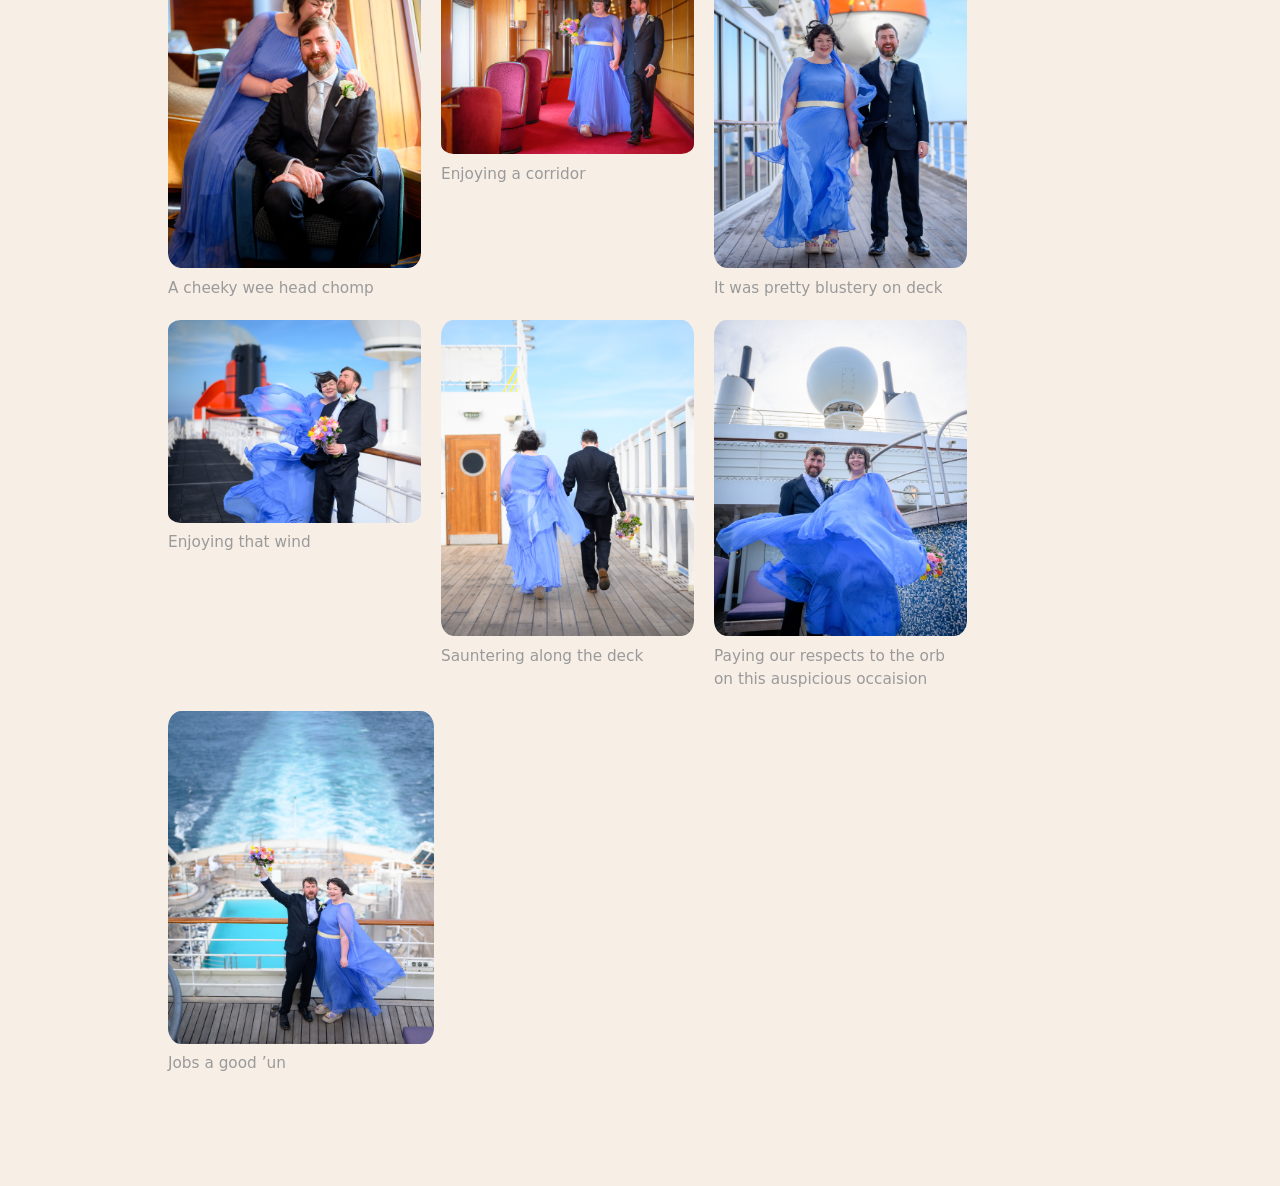
==== commit 1588715a: "Adding lots of images and text" ====
--- a/docs/photos.html
+++ b/docs/photos.html
@@ -2,13 +2,16 @@
 <html xmlns="http://www.w3.org/1999/xhtml" lang="en" xml:lang="en"><head>
 
 <meta charset="utf-8">
-<meta name="generator" content="quarto-1.7.31">
+<meta name="generator" content="quarto-1.9.38">
 
 <meta name="viewport" content="width=device-width, initial-scale=1.0, user-scalable=yes">
 
 
 <title>Photos – Sam and Tom had a wedding</title>
 <style>
+/* Default styles provided by pandoc.
+** See https://pandoc.org/MANUAL.html#variables-for-html for config info.
+*/
 code{white-space: pre-wrap;}
 span.smallcaps{font-variant: small-caps;}
 div.columns{display: flex; gap: min(4vw, 1.5em);}
@@ -36,10 +39,10 @@
 <script src="site_libs/quarto-html/tippy.umd.min.js"></script>
 <script src="site_libs/quarto-html/anchor.min.js"></script>
 <link href="site_libs/quarto-html/tippy.css" rel="stylesheet">
-<link href="site_libs/quarto-html/quarto-syntax-highlighting-e1a5c8363afafaef2c763b6775fbf3ca.css" rel="stylesheet" id="quarto-text-highlighting-styles">
+<link href="site_libs/quarto-html/quarto-syntax-highlighting-15634bcf2e68342d4ad2dfa704d543f6.css" rel="stylesheet" id="quarto-text-highlighting-styles">
 <script src="site_libs/bootstrap/bootstrap.min.js"></script>
 <link href="site_libs/bootstrap/bootstrap-icons.css" rel="stylesheet">
-<link href="site_libs/bootstrap/bootstrap-d3e7e45504fb755e77b1112855dc4a95.min.css" rel="stylesheet" append-hash="true" id="quarto-bootstrap" data-mode="light">
+<link href="site_libs/bootstrap/bootstrap-a866e8d78df4ab04560283cbdc425fed.min.css" rel="stylesheet" append-hash="true" id="quarto-bootstrap" data-mode="light">
 <script src="site_libs/quarto-contrib/glightbox/glightbox.min.js"></script>
 <link href="site_libs/quarto-contrib/glightbox/glightbox.min.css" rel="stylesheet">
 <link href="site_libs/quarto-contrib/glightbox/lightbox.css" rel="stylesheet">
@@ -141,8 +144,24 @@
 
 <section id="click-on-an-image-to-see-it-larger.-then-cycle-through-the-gallery-using-the-wee-arrows-or-by-swiping." class="level5">
 <h5 class="anchored" data-anchor-id="click-on-an-image-to-see-it-larger.-then-cycle-through-the-gallery-using-the-wee-arrows-or-by-swiping.">Click on an image to see it larger. Then cycle through the gallery using the wee arrows or by swiping.</h5>
-<div class="quarto-layout-panel" data-layout-gap="1em" data-layout-ncol="3">
+<div class="quarto-layout-panel" data-layout-ncol="3" data-layout-gap="1em">
 <div class="quarto-layout-row">
+<div class="quarto-layout-cell" style="flex-basis: 33.3%;justify-content: flex-start;">
+<div class="quarto-figure quarto-figure-center">
+<figure class="figure">
+<p><a href="images/QM2_M609_4111_RI_0004.png" class="lightbox" data-gallery="weddingGallery" title="The crew set things up beautifully for us"><img src="images/QM2_M609_4111_RI_0004.png" class="img-fluid figure-img" alt="Wedding photo x"></a></p>
+<figcaption>The crew set things up beautifully for us</figcaption>
+</figure>
+</div>
+</div>
+<div class="quarto-layout-cell" style="flex-basis: 33.3%;justify-content: flex-start;">
+<div class="quarto-figure quarto-figure-center">
+<figure class="figure">
+<p><a href="images/QM2_M609_4111_RI_0017.png" class="lightbox" data-gallery="weddingGallery" title="Shiny rings on a shiny piano"><img src="images/QM2_M609_4111_RI_0017.png" class="img-fluid figure-img" alt="Wedding photo x"></a></p>
+<figcaption>Shiny rings on a shiny piano</figcaption>
+</figure>
+</div>
+</div>
 <div class="quarto-layout-cell" style="flex-basis: 33.3%;justify-content: flex-start;">
 <div class="quarto-figure quarto-figure-center">
 <figure class="figure">
@@ -151,6 +170,8 @@
 </figure>
 </div>
 </div>
+</div>
+<div class="quarto-layout-row">
 <div class="quarto-layout-cell" style="flex-basis: 33.3%;justify-content: flex-start;">
 <div class="quarto-figure quarto-figure-center">
 <figure class="figure">
@@ -167,8 +188,24 @@
 </figure>
 </div>
 </div>
+<div class="quarto-layout-cell" style="flex-basis: 33.3%;justify-content: flex-start;">
+<div class="quarto-figure quarto-figure-center">
+<figure class="figure">
+<p><a href="images/QM2_M609_4111_RI_0134.png" class="lightbox" data-gallery="weddingGallery" title="Sam signing the papers"><img src="images/QM2_M609_4111_RI_0134.png" class="img-fluid figure-img" alt="Wedding photo x"></a></p>
+<figcaption>Sam signing the papers</figcaption>
+</figure>
+</div>
+</div>
 </div>
 <div class="quarto-layout-row">
+<div class="quarto-layout-cell" style="flex-basis: 33.3%;justify-content: flex-start;">
+<div class="quarto-figure quarto-figure-center">
+<figure class="figure">
+<p><a href="images/QM2_M609_4111_RI_0142.png" class="lightbox" data-gallery="weddingGallery" title="Tom’s turn to sign the paperwork"><img src="images/QM2_M609_4111_RI_0142.png" class="img-fluid figure-img" alt="Wedding photo x"></a></p>
+<figcaption>Tom’s turn to sign the paperwork</figcaption>
+</figure>
+</div>
+</div>
 <div class="quarto-layout-cell" style="flex-basis: 33.3%;justify-content: flex-start;">
 <div class="quarto-figure quarto-figure-center">
 <figure class="figure">
@@ -180,6 +217,16 @@
 <div class="quarto-layout-cell" style="flex-basis: 33.3%;justify-content: flex-start;">
 <div class="quarto-figure quarto-figure-center">
 <figure class="figure">
+<p><a href="images/QM2_M609_4111_RI_0159.png" class="lightbox" data-gallery="weddingGallery" title="A group photo with our wonderful guests, Mitch, Mary and Robin"><img src="images/QM2_M609_4111_RI_0159.png" class="img-fluid figure-img" alt="A photo of a group of folk enjoying our wedding"></a></p>
+<figcaption>A group photo with our wonderful guests, Mitch, Mary and Robin</figcaption>
+</figure>
+</div>
+</div>
+</div>
+<div class="quarto-layout-row">
+<div class="quarto-layout-cell" style="flex-basis: 33.3%;justify-content: flex-start;">
+<div class="quarto-figure quarto-figure-center">
+<figure class="figure">
 <p><a href="images/QM2_M609_4111_RI_0172.jpg" class="lightbox" data-gallery="weddingGallery" title="Cutting the cake, which is a little scary when you have to look at the camera"><img src="images/QM2_M609_4111_RI_0172.jpg" class="img-fluid figure-img" alt="Wedding photo 5"></a></p>
 <figcaption>Cutting the cake, which is a little scary when you have to look at the camera</figcaption>
 </figure>
@@ -193,8 +240,6 @@
 </figure>
 </div>
 </div>
-</div>
-<div class="quarto-layout-row">
 <div class="quarto-layout-cell" style="flex-basis: 33.3%;justify-content: flex-start;">
 <div class="quarto-figure quarto-figure-center">
 <figure class="figure">
@@ -203,6 +248,24 @@
 </figure>
 </div>
 </div>
+</div>
+<div class="quarto-layout-row">
+<div class="quarto-layout-cell" style="flex-basis: 33.3%;justify-content: flex-start;">
+<div class="quarto-figure quarto-figure-center">
+<figure class="figure">
+<p><a href="images/QM2_M609_4111_RI_0200.png" class="lightbox" data-gallery="weddingGallery" title="A cheeky wee head chomp"><img src="images/QM2_M609_4111_RI_0200.png" class="img-fluid figure-img" alt="Wedding photo 8"></a></p>
+<figcaption>A cheeky wee head chomp</figcaption>
+</figure>
+</div>
+</div>
+<div class="quarto-layout-cell" style="flex-basis: 33.3%;justify-content: flex-start;">
+<div class="quarto-figure quarto-figure-center">
+<figure class="figure">
+<p><a href="images/QM2_M609_4111_RI_0223.png" class="lightbox" data-gallery="weddingGallery" title="Enjoying a corridor"><img src="images/QM2_M609_4111_RI_0223.png" class="img-fluid figure-img" alt="Wedding photo 8"></a></p>
+<figcaption>Enjoying a corridor</figcaption>
+</figure>
+</div>
+</div>
 <div class="quarto-layout-cell" style="flex-basis: 33.3%;justify-content: flex-start;">
 <div class="quarto-figure quarto-figure-center">
 <figure class="figure">
@@ -211,6 +274,34 @@
 </figure>
 </div>
 </div>
+</div>
+<div class="quarto-layout-row">
+<div class="quarto-layout-cell" style="flex-basis: 33.3%;justify-content: flex-start;">
+<div class="quarto-figure quarto-figure-center">
+<figure class="figure">
+<p><a href="images/QM2_M609_4111_RI_0302.png" class="lightbox" data-gallery="weddingGallery" title="Enjoying that wind"><img src="images/QM2_M609_4111_RI_0302.png" class="img-fluid figure-img" alt="Wedding photo 10"></a></p>
+<figcaption>Enjoying that wind</figcaption>
+</figure>
+</div>
+</div>
+<div class="quarto-layout-cell" style="flex-basis: 33.3%;justify-content: flex-start;">
+<div class="quarto-figure quarto-figure-center">
+<figure class="figure">
+<p><a href="images/QM2_M609_4111_RI_0383.png" class="lightbox" data-gallery="weddingGallery" title="Sauntering along the deck"><img src="images/QM2_M609_4111_RI_0383.png" class="img-fluid figure-img" alt="Wedding photo 10"></a></p>
+<figcaption>Sauntering along the deck</figcaption>
+</figure>
+</div>
+</div>
+<div class="quarto-layout-cell" style="flex-basis: 33.3%;justify-content: flex-start;">
+<div class="quarto-figure quarto-figure-center">
+<figure class="figure">
+<p><a href="images/QM2_M609_4111_RI_0442.png" class="lightbox" data-gallery="weddingGallery" title="Paying our respects to the orb on this auspicious occaision"><img src="images/QM2_M609_4111_RI_0442.png" class="img-fluid figure-img" alt="Wedding photo 10"></a></p>
+<figcaption>Paying our respects to the orb on this auspicious occaision</figcaption>
+</figure>
+</div>
+</div>
+</div>
+<div class="quarto-layout-row">
 <div class="quarto-layout-cell" style="flex-basis: 33.3%;justify-content: flex-start;">
 <div class="quarto-figure quarto-figure-center">
 <figure class="figure">
@@ -277,13 +368,14 @@
       e.clearSelection();
     }
     const getTextToCopy = function(trigger) {
-        const codeEl = trigger.previousElementSibling.cloneNode(true);
-        for (const childEl of codeEl.children) {
-          if (isCodeAnnotation(childEl)) {
-            childEl.remove();
-          }
-        }
-        return codeEl.innerText;
+      const outerScaffold = trigger.parentElement.cloneNode(true);
+      const codeEl = outerScaffold.querySelector('code');
+      for (const childEl of codeEl.children) {
+        if (isCodeAnnotation(childEl)) {
+          childEl.remove();
+        }
+      }
+      return codeEl.innerText;
     }
     const clipboard = new window.ClipboardJS('.code-copy-button:not([data-in-quarto-modal])', {
       text: getTextToCopy
--- a/docs/site_libs/quarto-html/quarto-syntax-highlighting-15634bcf2e68342d4ad2dfa704d543f6.css
+++ b/docs/site_libs/quarto-html/quarto-syntax-highlighting-15634bcf2e68342d4ad2dfa704d543f6.css
@@ -0,0 +1,236 @@
+/* quarto syntax highlight colors */
+:root {
+  --quarto-hl-ot-color: #003B4F;
+  --quarto-hl-at-color: #657422;
+  --quarto-hl-ss-color: #20794D;
+  --quarto-hl-an-color: #5E5E5E;
+  --quarto-hl-fu-color: #4758AB;
+  --quarto-hl-st-color: #20794D;
+  --quarto-hl-cf-color: #003B4F;
+  --quarto-hl-op-color: #5E5E5E;
+  --quarto-hl-er-color: #AD0000;
+  --quarto-hl-bn-color: #AD0000;
+  --quarto-hl-al-color: #AD0000;
+  --quarto-hl-va-color: #111111;
+  --quarto-hl-bu-color: inherit;
+  --quarto-hl-ex-color: inherit;
+  --quarto-hl-pp-color: #AD0000;
+  --quarto-hl-in-color: #5E5E5E;
+  --quarto-hl-vs-color: #20794D;
+  --quarto-hl-wa-color: #5E5E5E;
+  --quarto-hl-do-color: #5E5E5E;
+  --quarto-hl-im-color: #00769E;
+  --quarto-hl-ch-color: #20794D;
+  --quarto-hl-dt-color: #AD0000;
+  --quarto-hl-fl-color: #AD0000;
+  --quarto-hl-co-color: #5E5E5E;
+  --quarto-hl-cv-color: #5E5E5E;
+  --quarto-hl-cn-color: #8f5902;
+  --quarto-hl-sc-color: #5E5E5E;
+  --quarto-hl-dv-color: #AD0000;
+  --quarto-hl-kw-color: #003B4F;
+}
+
+/* other quarto variables */
+:root {
+  --quarto-font-monospace: SFMono-Regular, Menlo, Monaco, Consolas, "Liberation Mono", "Courier New", monospace;
+}
+
+/* syntax highlight based on Pandoc's rules */
+pre > code.sourceCode > span {
+  color: #003B4F;
+}
+
+code.sourceCode > span {
+  color: #003B4F;
+}
+
+div.sourceCode,
+div.sourceCode pre.sourceCode {
+  color: #003B4F;
+}
+
+/* Normal */
+code span {
+  color: #003B4F;
+}
+
+/* Alert */
+code span.al {
+  color: #AD0000;
+  font-style: inherit;
+}
+
+/* Annotation */
+code span.an {
+  color: #5E5E5E;
+  font-style: inherit;
+}
+
+/* Attribute */
+code span.at {
+  color: #657422;
+  font-style: inherit;
+}
+
+/* BaseN */
+code span.bn {
+  color: #AD0000;
+  font-style: inherit;
+}
+
+/* BuiltIn */
+code span.bu {
+  font-style: inherit;
+}
+
+/* ControlFlow */
+code span.cf {
+  color: #003B4F;
+  font-weight: bold;
+  font-style: inherit;
+}
+
+/* Char */
+code span.ch {
+  color: #20794D;
+  font-style: inherit;
+}
+
+/* Constant */
+code span.cn {
+  color: #8f5902;
+  font-style: inherit;
+}
+
+/* Comment */
+code span.co {
+  color: #5E5E5E;
+  font-style: inherit;
+}
+
+/* CommentVar */
+code span.cv {
+  color: #5E5E5E;
+  font-style: italic;
+}
+
+/* Documentation */
+code span.do {
+  color: #5E5E5E;
+  font-style: italic;
+}
+
+/* DataType */
+code span.dt {
+  color: #AD0000;
+  font-style: inherit;
+}
+
+/* DecVal */
+code span.dv {
+  color: #AD0000;
+  font-style: inherit;
+}
+
+/* Error */
+code span.er {
+  color: #AD0000;
+  font-style: inherit;
+}
+
+/* Extension */
+code span.ex {
+  font-style: inherit;
+}
+
+/* Float */
+code span.fl {
+  color: #AD0000;
+  font-style: inherit;
+}
+
+/* Function */
+code span.fu {
+  color: #4758AB;
+  font-style: inherit;
+}
+
+/* Import */
+code span.im {
+  color: #00769E;
+  font-style: inherit;
+}
+
+/* Information */
+code span.in {
+  color: #5E5E5E;
+  font-style: inherit;
+}
+
+/* Keyword */
+code span.kw {
+  color: #003B4F;
+  font-weight: bold;
+  font-style: inherit;
+}
+
+/* Operator */
+code span.op {
+  color: #5E5E5E;
+  font-style: inherit;
+}
+
+/* Other */
+code span.ot {
+  color: #003B4F;
+  font-style: inherit;
+}
+
+/* Preprocessor */
+code span.pp {
+  color: #AD0000;
+  font-style: inherit;
+}
+
+/* SpecialChar */
+code span.sc {
+  color: #5E5E5E;
+  font-style: inherit;
+}
+
+/* SpecialString */
+code span.ss {
+  color: #20794D;
+  font-style: inherit;
+}
+
+/* String */
+code span.st {
+  color: #20794D;
+  font-style: inherit;
+}
+
+/* Variable */
+code span.va {
+  color: #111111;
+  font-style: inherit;
+}
+
+/* VerbatimString */
+code span.vs {
+  color: #20794D;
+  font-style: inherit;
+}
+
+/* Warning */
+code span.wa {
+  color: #5E5E5E;
+  font-style: italic;
+}
+
+.prevent-inlining {
+  content: "</";
+}
+
+/*# sourceMappingURL=f23921c56f73e400b49028c9186a1aa0.css.map */
